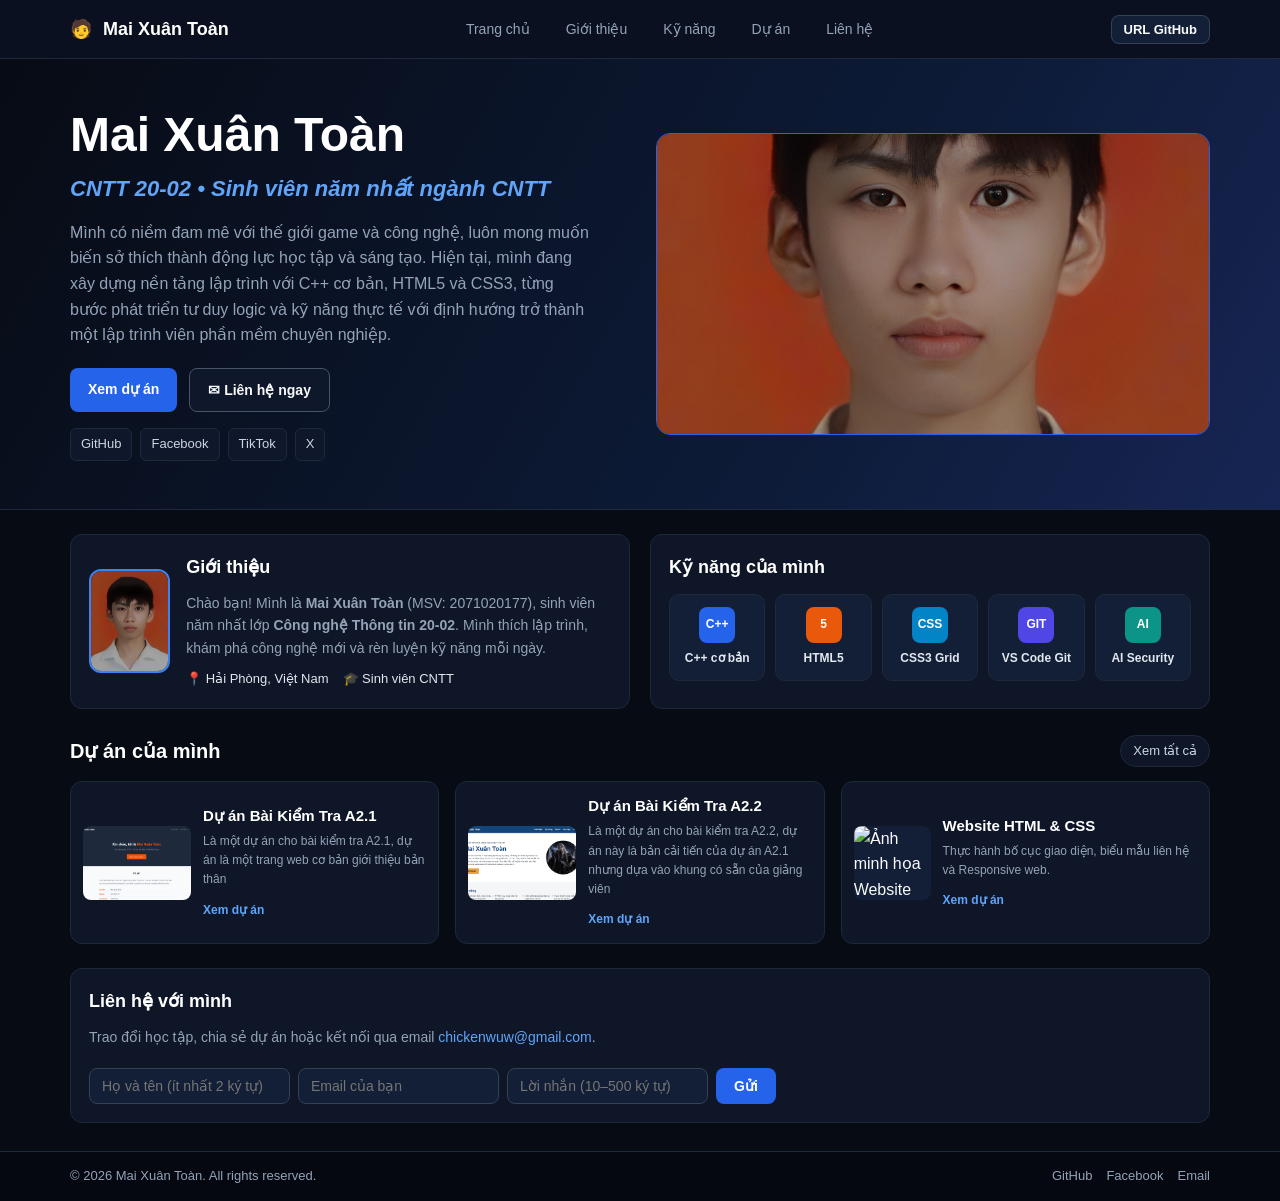
==== index.html @ e5cf2569 "Add files via upload" ====
<!doctype html>
<html lang="vi">

<head>
  <meta charset="UTF-8" />
  <meta name="viewport" content="width=device-width, initial-scale=1.0" />
  <title>Portfolio Mai Xuân Toàn</title>
  <link rel="stylesheet" href="css/style.css" />
</head>
<body>
  <header class="thanhdieuhuong">
    <div class="khungchua thanhdieuhuongbentrong">
      <a href="#home" class="thuonghieu" aria-label="Trang chủ Mai Xuân Toàn">
        <span class="thuonghieudau" aria-hidden="true">🧑</span>
        <span class="thuonghieuchu">Mai Xuân Toàn </span>
      </a>

      <nav class="dieuhuong" aria-label="Điều hướng chính">
        <a href="#trangchu" class="dieuhuonglienket">Trang chủ</a>
        <a href="#about" class="dieuhuonglienket">Giới thiệu</a>
        <a href="#skills" class="dieuhuonglienket">Kỹ năng</a>
        <a href="#projects" class="dieuhuonglienket">Dự án</a>
        <a href="#contact" class="dieuhuonglienket">Liên hệ</a>
      </nav>

      <div class="thanhdieuhuongthaotac">
        <a href="https://github.com/chickenwuw-star" target="_blank" rel="noopener noreferrer" class="nutbieutuong" title="GitHub" aria-label="GitHub">
          URL GitHub
        </a>
      </div>
    </div>
  </header>

  <main id="trangchu">
    <section class="gioithieu">
      <div class="gioithieulophunen" aria-hidden="true"></div>
      <div class="khungchua gioithieubentrong">
        <div class="gioithieunoidung">
          <h1 class="gioithieutieude">Mai Xuân Toàn</h1>
          <p class="gioithieutieudephu">CNTT 20-02 • Sinh viên năm nhất ngành CNTT</p>
          <p class="gioithieumota">
            Mình có niềm đam mê với thế giới game và công nghệ, luôn mong muốn biến sở thích thành động lực học tập và sáng tạo. Hiện tại, mình đang xây dựng nền tảng lập trình với C++ cơ bản, HTML5 và CSS3, từng bước phát triển tư duy logic và kỹ năng thực tế với định hướng trở thành một lập trình viên phần mềm chuyên nghiệp.
          </p>

          <div class="gioithieukeugoihanhdong">
            <a href="#projects" class="nut nutchinh"> Xem dự án</a>
            <a href="#contact" class="nut nutphu">✉ Liên hệ ngay</a>
          </div>

          <div class="hangmangxahoi" aria-label="Liên kết mạng xã hội">
            <a href="https://github.com/chickenwuw-star" target="_blank" rel="noopener noreferrer" class="themxh">GitHub</a>
            <a href="https://www.facebook.com/mxtoan.chicken.13112007" target="_blank" rel="noopener noreferrer" class="themxh">Facebook</a>
            <a href="https://www.tiktok.com/@mxton66" target="_blank" rel="noopener noreferrer" class="themxh">TikTok</a>
            <a href="https://x.com/ChickenMen1311" target="_blank" rel="noopener noreferrer" class="themxh">X</a>
          </div>
        </div>

        <div class="gioithieuhinhanh">
          <div class="gioithieukhungthe">
            <img
              src="assets/avatar.png"
              alt="Ảnh minh họa phong cách công nghệ của Mai Xuân Toàn"
              class="gioithieuanhbanner"
            />
          </div>
        </div>
      </div>
    </section>

    <section class="vungbangdieukhien">
      <div class="khungchua luoibangdieukhien">
        <article id="about" class="bang gioithieubang">
          <div class="gioithieubangbocuc">
            <img
              src="assets/avatar.png"
              alt="Ảnh đại diện của Mai Xuân Toàn"
              class="anhdaidiengioithieu"
            />
            <div class="gioithieubangnoidung">
              <h2 class="tieudebang">Giới thiệu</h2>
              <p>
                Chào bạn! Mình là <strong>Mai Xuân Toàn</strong> (MSV: 2071020177),
                sinh viên năm nhất lớp <strong>Công nghệ Thông tin 20-02</strong>.
                Mình thích lập trình, khám phá công nghệ mới và rèn luyện kỹ năng mỗi ngày.
              </p>
              <div class="thethongtin">
                <span>📍 Hải Phòng, Việt Nam</span>
                <span>🎓 Sinh viên CNTT</span>
              </div>
            </div>
          </div>
        </article>
        <article id="skills" class="bang kynangbang">
          <h2 class="tieudebang">Kỹ năng của mình</h2>
          <div class="luoikynang">
            <div class="okynang">
              <span class="huyhieukynang huyhieucpp">C++</span>
              <span class="tenkynang">C++ cơ bản</span>
            </div>
            <div class="okynang">
              <span class="huyhieukynang huyhieuhtml">5</span>
              <span class="tenkynang">HTML5</span>
            </div>
            <div class="okynang">
              <span class="huyhieukynang huyhieucss">CSS</span>
              <span class="tenkynang">CSS3 Grid</span>
            </div>
            <div class="okynang">
              <span class="huyhieukynang huyhieugit">GIT</span>
              <span class="tenkynang">VS Code Git</span>
            </div>
            <div class="okynang">
              <span class="huyhieukynang huyhieunhom">AI</span>
              <span class="tenkynang">AI Security</span>
            </div>
          </div>
        </article>
      </div>
    </section>

    <!-- ===== PROJECTS ===== -->
    <section id="projects" class="vungduan">
      <div class="khungchua">
        <div class="daukhuvuc">
          <h2 class="tieudebang tieudebanglon">Dự án của mình</h2>
          <a href="https://github.com/chickenwuw-star" target="_blank" rel="noopener noreferrer" class="lienketxemtatca">Xem tất cả  </a>
        </div>

        <div class="hangduan">
          <article class="theduan">
            <img
              src="assets/A2_1.png"
              alt="Ảnh minh họa Dự án Bài Kiểm Tra A2.1"
              class="theduananhnho"
            />
            <div class="theduanthongtin">
              <h3>Dự án Bài Kiểm Tra A2.1</h3>
              <p>Là một dự án cho bài kiểm tra A2.1, dự án là một trang web cơ bản giới thiệu bản thân</p>
              <a href="https://chickenwuw-star.github.io/A2.1_Mai-Xu-n-To-n_2071020177/" target="_blank" rel="noopener noreferrer" class="lienketduan"> Xem dự án </a>
            </div>
          </article>

          <article class="theduan">
            <img
              src="assets/A2_2.png"
              alt="Ảnh minh họa Dự án Bài Kiểm Tra A2.2"
              class="theduananhnho"
            />
            <div class="theduanthongtin">
              <h3>Dự án Bài Kiểm Tra A2.2</h3>
              <p>Là một dự án cho bài kiểm tra A2.2, dự án này là bản cải tiến của dự án A2.1 nhưng dựa vào khung có sẵn của giảng viên</p>
              <a href="https://chickenwuw-star.github.io/K20_Porfolio_CNTT20_02/" target="_blank" rel="noopener noreferrer" class="lienketduan">
                Xem dự án 
              </a>
            </div>
          </article>

          <article class="theduan">
            <img
              src="assets/du-an-3.svg"
              alt="Ảnh minh họa Website thực hành HTML và CSS"
              class="theduananhnho"
            />
            <div class="theduanthongtin">
              <h3>Website HTML &amp; CSS</h3>
              <p>Thực hành bố cục giao diện, biểu mẫu liên hệ và Responsive web.</p>
              <a href="https://github.com/chickenwuw-star" target="_blank" rel="noopener noreferrer" class="lienketduan">
                Xem dự án 
              </a>
            </div>
          </article>
        </div>
      </div>
    </section>

    <!-- ===== CONTACT SECTION ===== -->
    <section id="contact" class="vunglienhe">
      <div class="khungchua hoplienhe">
        <div class="hoplienhechu">
          <h2 class="tieudebang">Liên hệ với mình</h2>
          <p>
            Trao đổi học tập, chia sẻ dự án hoặc kết nối qua email
            <a href="mailto:chickenwuw@gmail.com">chickenwuw@gmail.com</a>.
          </p>
        </div>

        <form action="ket-qua.html" method="get" class="bieumaunho">
          <input
            type="text"
            name="fullname"
            placeholder="Họ và tên (ít nhất 2 ký tự)"
            minlength="2"
            required
            aria-label="Họ và tên"
          />
          <input
            type="email"
            name="email"
            placeholder="Email của bạn"
            required
            aria-label="Email"
          />
          <input
            type="text"
            name="message"
            placeholder="Lời nhắn (10–500 ký tự)"
            minlength="10"
            maxlength="500"
            required
            aria-label="Lời nhắn"
          />
          <button type="submit" class="nut nutchinh">Gửi</button>
        </form>
      </div>
    </section>
  </main>

  <!-- ===== FOOTER ===== -->
  <footer class="chantrang">
    <div class="khungchua chantrangbentrong">
      <p>© 2026 Mai Xuân Toàn. All rights reserved.</p>
      <div class="chantranglienket">
        <a href="https://github.com/chickenwuw-star" target="_blank" rel="noopener noreferrer">GitHub</a>
        <a href="https://www.facebook.com/share/19TuvKY87e/" target="_blank" rel="noopener noreferrer">Facebook</a>
        <a href="mailto:chickenwuw@gmail.com">Email</a>
      </div>
    </div>
  </footer>
</body>
</html>
---- css/style.css ----
﻿/* Reset cơ bản để các trình duyệt hiển thị giống nhau */
* {
  box-sizing: border-box;
  margin: 0;
  padding: 0;
}

html {
  scroll-behavior: smooth;
}

body {
  font-family: "Plus Jakarta Sans", Arial, sans-serif;
  background-color: #070b14;
  color: #f8fafc;
  line-height: 1.6;
}

a {
  color: inherit;
  text-decoration: none;
}

img {
  display: block;
  max-width: 100%;
}

/* Khung canh giữa nội dung */
.khungchua {
  width: 92%;
  max-width: 1140px;
  margin: 0 auto;
}

/* ===== THANH ĐIỀU HƯỚNG ===== */
.thanhdieuhuong {
  background-color: #0a101f;
  border-bottom: 1px solid #1e293b;
  padding: 12px 0;
  position: sticky;
  top: 0;
}

.thanhdieuhuongbentrong {
  display: flex;
  justify-content: space-between;
  align-items: center;
  gap: 16px;
}

.thuonghieu {
  font-size: 18px;
  font-weight: 800;
  color: #ffffff;
}

.thuonghieudau {
  color: #3b82f6;
  margin-right: 6px;
}

.dieuhuong {
  display: flex;
  gap: 16px;
  flex-wrap: wrap;
}

.dieuhuonglienket {
  font-size: 14px;
  color: #94a3b8;
  padding: 6px 10px;
  border-radius: 6px;
  transition: background-color 0.2s ease, color 0.2s ease;
}

.dieuhuonglienket:hover {
  color: #ffffff;
  background-color: #172554;
}

.nutbieutuong {
  font-size: 13px;
  font-weight: 600;
  background-color: #131f36;
  border: 1px solid #334155;
  padding: 6px 12px;
  border-radius: 8px;
}

.nutbieutuong:hover {
  border-color: #3b82f6;
}

/* ===== PHẦN BANNER GIỚI THIỆU ===== */
.gioithieu {
  background: linear-gradient(120deg, #070b14 0%, #0d1b38 65%, #172554 100%);
  padding: 48px 0;
  border-bottom: 1px solid #1e293b;
}

.gioithieubentrong {
  display: flex;
  align-items: center;
  justify-content: space-between;
  gap: 32px;
}

.gioithieunoidung {
  flex: 1;
}

.gioithieutieude {
  font-size: 48px;
  font-weight: 800;
  line-height: 1.15;
  color: #ffffff;
  margin-bottom: 8px;
}

.gioithieutieudephu {
  font-size: 22px;
  font-weight: 700;
  font-style: italic;
  color: #60a5fa;
  margin-bottom: 14px;
}

.gioithieumota {
  color: #94a3b8;
  max-width: 520px;
  margin-bottom: 20px;
}

.gioithieukeugoihanhdong {
  display: flex;
  gap: 12px;
  flex-wrap: wrap;
  margin-bottom: 16px;
}

.nut {
  display: inline-block;
  padding: 10px 18px;
  border-radius: 8px;
  font-size: 14px;
  font-weight: 700;
  border: none;
  cursor: pointer;
}

.nutchinh {
  background-color: #2563eb;
  color: #ffffff;
}

.nutchinh:hover {
  background-color: #1d4ed8;
}

.nutphu {
  background-color: #0f172a;
  color: #f8fafc;
  border: 1px solid #475569;
}

.nutphu:hover {
  border-color: #60a5fa;
}

.hangmangxahoi {
  display: flex;
  gap: 8px;
  flex-wrap: wrap;
}

.themxh {
  font-size: 13px;
  color: #cbd5e1;
  background-color: #0f172a;
  border: 1px solid #1e293b;
  padding: 5px 10px;
  border-radius: 6px;
}

.themxh:hover {
  border-color: #3b82f6;
}

.gioithieuhinhanh {
  flex: 1;
}

.gioithieukhungthe {
  border-radius: 14px;
  overflow: hidden;
  border: 1px solid #2563eb;
  background-color: #0e1627;
}

.gioithieuanhbanner {
  width: 100%;
  height: 300px;
  object-fit: cover;
}

/* ===== GIỚI THIỆU & KỸ NĂNG ===== */
.vungbangdieukhien {
  padding: 24px 0 12px;
}

.luoibangdieukhien {
  display: flex;
  gap: 20px;
}

.bang {
  flex: 1;
  background-color: #0e1627;
  border: 1px solid #1e293b;
  border-radius: 12px;
  padding: 18px;
}

.tieudebang {
  font-size: 18px;
  font-weight: 700;
  color: #ffffff;
  margin-bottom: 10px;
}

.tieudebanglon {
  font-size: 20px;
  margin-bottom: 0;
}

.gioithieubangbocuc {
  display: flex;
  align-items: center;
  gap: 16px;
}

.anhdaidiengioithieu {
  width: 104px;
  height: 104px;
  border-radius: 12px;
  object-fit: cover;
  border: 2px solid #3b82f6;
}

.gioithieubangnoidung p {
  font-size: 14px;
  color: #94a3b8;
  margin-bottom: 10px;
}

.thethongtin {
  display: flex;
  gap: 14px;
  font-size: 13px;
  color: #e2e8f0;
}

.luoikynang {
  display: grid;
  grid-template-columns: repeat(5, 1fr);
  gap: 10px;
  margin-top: 12px;
}

.okynang {
  background-color: #131f36;
  border: 1px solid #1e293b;
  border-radius: 10px;
  padding: 12px 6px;
  text-align: center;
}

.okynang:hover {
  border-color: #3b82f6;
}

.huyhieukynang {
  display: inline-flex;
  align-items: center;
  justify-content: center;
  width: 36px;
  height: 36px;
  border-radius: 8px;
  font-size: 12px;
  font-weight: 800;
  color: #ffffff;
  margin-bottom: 6px;
}

.huyhieucpp { background-color: #2563eb; }
.huyhieuhtml { background-color: #ea580c; }
.huyhieucss { background-color: #0284c7; }
.huyhieugit { background-color: #4f46e5; }
.huyhieunhom { background-color: #0d9488; }

.tenkynang {
  display: block;
  font-size: 12px;
  font-weight: 600;
  color: #e2e8f0;
}

/* ===== DỰ ÁN ===== */
.vungduan {
  padding: 14px 0 20px;
}

.daukhuvuc {
  display: flex;
  justify-content: space-between;
  align-items: center;
  margin-bottom: 14px;
}

.lienketxemtatca {
  font-size: 13px;
  color: #cbd5e1;
  background-color: #0e1627;
  border: 1px solid #1e293b;
  padding: 5px 12px;
  border-radius: 999px;
}

.lienketxemtatca:hover {
  border-color: #3b82f6;
}

.hangduan {
  display: grid;
  grid-template-columns: repeat(3, 1fr);
  gap: 16px;
}

.theduan {
  display: flex;
  align-items: center;
  gap: 12px;
  background-color: #0e1627;
  border: 1px solid #1e293b;
  border-radius: 12px;
  padding: 12px;
}

.theduan:hover {
  border-color: #3b82f6;
}

.theduananhnho {
  width: 108px;
  height: 74px;
  border-radius: 8px;
  object-fit: cover;
  background-color: #131f36;
}

.theduanthongtin h3 {
  font-size: 15px;
  color: #ffffff;
  margin-bottom: 4px;
}

.theduanthongtin p {
  font-size: 12px;
  color: #94a3b8;
  margin-bottom: 6px;
}

.lienketduan {
  font-size: 12px;
  font-weight: 600;
  color: #60a5fa;
}

.lienketduan:hover {
  text-decoration: underline;
}

/* ===== LIÊN HỆ ===== */
.vunglienhe {
  padding: 4px 0 28px;
}

.hoplienhe {
  display: flex;
  justify-content: space-between;
  align-items: center;
  gap: 20px;
  flex-wrap: wrap;
  background-color: #0e1627;
  border: 1px solid #1e293b;
  border-radius: 12px;
  padding: 18px;
}

.hoplienhechu p {
  font-size: 14px;
  color: #94a3b8;
}

.hoplienhechu a {
  color: #60a5fa;
}

.bieumaunho {
  display: flex;
  gap: 8px;
  flex-wrap: wrap;
}

.bieumaunho input {
  background-color: #131f36;
  border: 1px solid #334155;
  border-radius: 8px;
  padding: 9px 12px;
  font-size: 14px;
  color: #ffffff;
}

.bieumaunho input:focus {
  outline: none;
  border-color: #3b82f6;
}

/* ===== FOOTER ===== */
.chantrang {
  background-color: #050811;
  border-top: 1px solid #1e293b;
  padding: 14px 0;
  font-size: 13px;
  color: #94a3b8;
}

.chantrangbentrong {
  display: flex;
  justify-content: space-between;
  align-items: center;
  gap: 12px;
  flex-wrap: wrap;
}

.chantranglienket {
  display: flex;
  gap: 14px;
}

.chantranglienket a:hover {
  color: #ffffff;
}

/* ===== RESPONSIVE CHO MÀN HÌNH NHỎ ===== */
@media (max-width: 900px) {
  .gioithieubentrong,
  .luoibangdieukhien {
    flex-direction: column;
  }

  .hangduan,
  .luoikynang {
    grid-template-columns: 1fr;
  }
}

@media (max-width: 560px) {
  .gioithieutieude {
    font-size: 34px;
  }

  .gioithieubangbocuc,
  .theduan {
    flex-direction: column;
    align-items: flex-start;
  }

  .dieuhuong {
    display: none;
  }
}
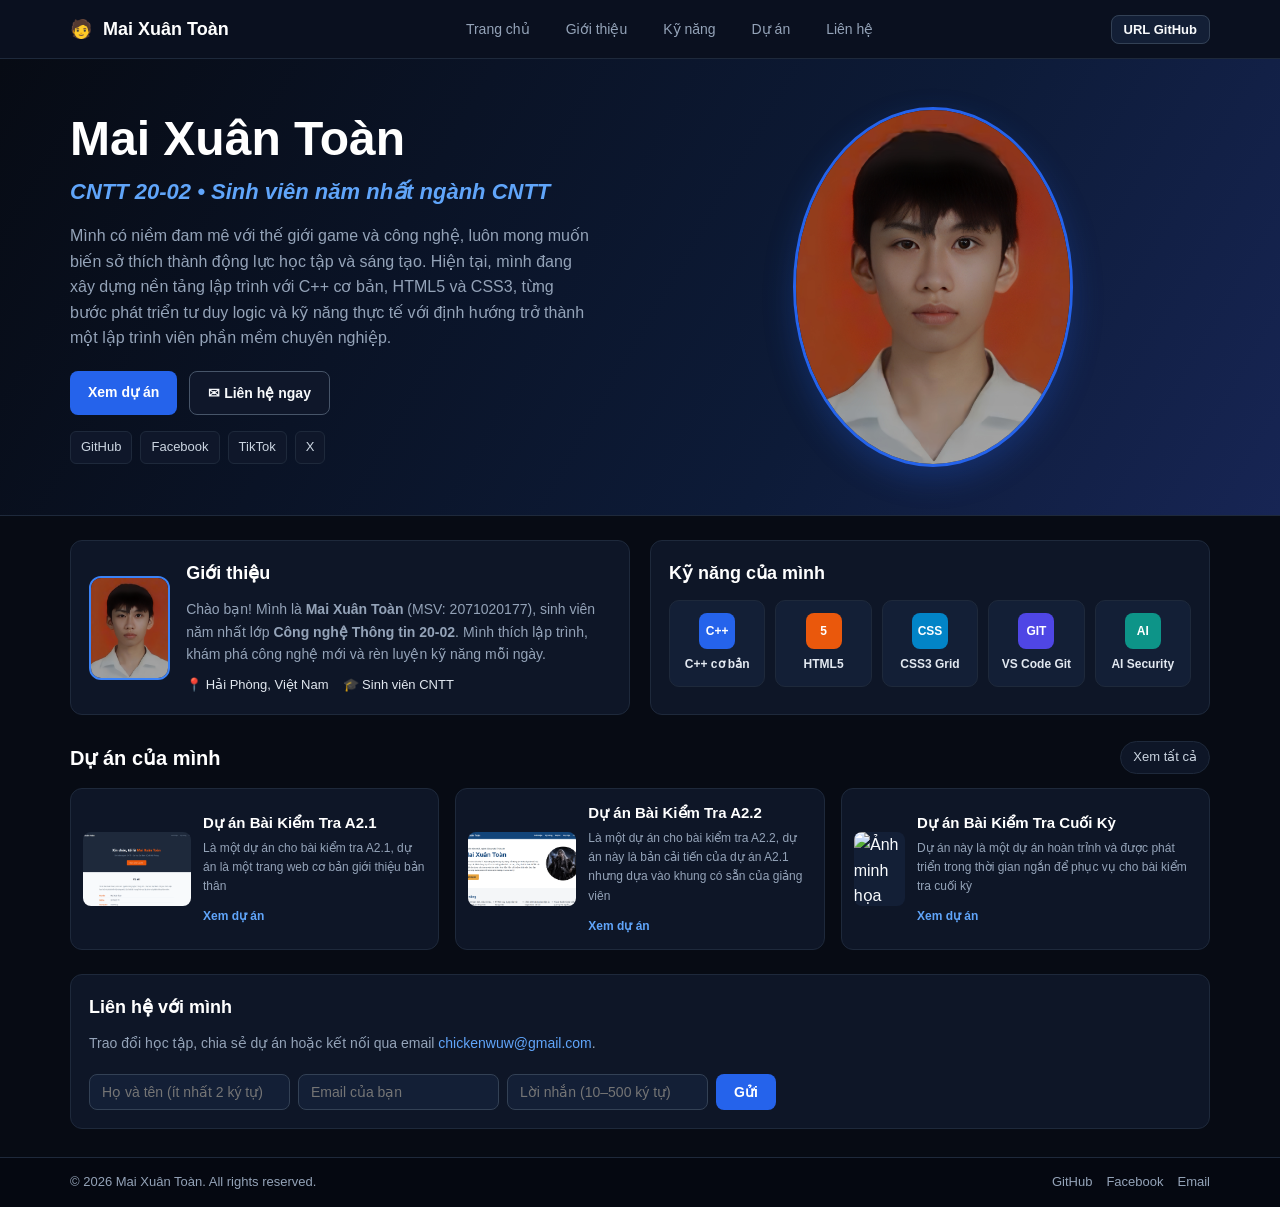
==== commit 2ebfbb92: "update2" ====
--- a/index.html
+++ b/index.html
@@ -118,7 +118,6 @@
       </div>
     </section>
 
-    <!-- ===== PROJECTS ===== -->
     <section id="projects" class="vungduan">
       <div class="khungchua">
         <div class="daukhuvuc">
@@ -157,13 +156,13 @@
 
           <article class="theduan">
             <img
-              src="assets/du-an-3.svg"
-              alt="Ảnh minh họa Website thực hành HTML và CSS"
+              src="assets/CuoiKy.png"
+              alt="Ảnh minh họa Dự án Bài Kiểm Tra Cuối Kỳ"
               class="theduananhnho"
             />
             <div class="theduanthongtin">
-              <h3>Website HTML &amp; CSS</h3>
-              <p>Thực hành bố cục giao diện, biểu mẫu liên hệ và Responsive web.</p>
+              <h3>Dự án Bài Kiểm Tra Cuối Kỳ</h3>
+              <p>Dự án này là một dự án hoàn trỉnh và được phát triển trong thời gian ngắn để phục vụ cho bài kiểm tra cuối kỳ</p>
               <a href="https://github.com/chickenwuw-star" target="_blank" rel="noopener noreferrer" class="lienketduan">
                 Xem dự án 
               </a>
@@ -173,7 +172,6 @@
       </div>
     </section>
 
-    <!-- ===== CONTACT SECTION ===== -->
     <section id="contact" class="vunglienhe">
       <div class="khungchua hoplienhe">
         <div class="hoplienhechu">
@@ -215,7 +213,6 @@
     </section>
   </main>
 
-  <!-- ===== FOOTER ===== -->
   <footer class="chantrang">
     <div class="khungchua chantrangbentrong">
       <p>© 2026 Mai Xuân Toàn. All rights reserved.</p>
--- a/css/style.css
+++ b/css/style.css
@@ -1,5 +1,4 @@
-﻿/* Reset cơ bản để các trình duyệt hiển thị giống nhau */
-* {
+﻿* {
   box-sizing: border-box;
   margin: 0;
   padding: 0;
@@ -26,20 +25,19 @@
   max-width: 100%;
 }
 
-/* Khung canh giữa nội dung */
 .khungchua {
   width: 92%;
   max-width: 1140px;
   margin: 0 auto;
 }
 
-/* ===== THANH ĐIỀU HƯỚNG ===== */
 .thanhdieuhuong {
   background-color: #0a101f;
   border-bottom: 1px solid #1e293b;
   padding: 12px 0;
   position: sticky;
   top: 0;
+  z-index: 100;
 }
 
 .thanhdieuhuongbentrong {
@@ -92,7 +90,6 @@
   border-color: #3b82f6;
 }
 
-/* ===== PHẦN BANNER GIỚI THIỆU ===== */
 .gioithieu {
   background: linear-gradient(120deg, #070b14 0%, #0d1b38 65%, #172554 100%);
   padding: 48px 0;
@@ -187,24 +184,31 @@
   border-color: #3b82f6;
 }
 
+
 .gioithieuhinhanh {
   flex: 1;
+  display: flex;
+  justify-content: center;
 }
 
 .gioithieukhungthe {
-  border-radius: 14px;
+  width: 280px;
+  height: 360px;
+  border-radius: 50%;
   overflow: hidden;
-  border: 1px solid #2563eb;
+  border: 3px solid #2563eb;
   background-color: #0e1627;
+  box-shadow: 0 12px 30px rgba(37, 99, 235, 0.25);
 }
 
 .gioithieuanhbanner {
   width: 100%;
-  height: 300px;
+  height: 100%;
   object-fit: cover;
-}
-
-/* ===== GIỚI THIỆU & KỸ NĂNG ===== */
+  object-position: center 20%;
+}
+
+
 .vungbangdieukhien {
   padding: 24px 0 12px;
 }
@@ -306,7 +310,7 @@
   color: #e2e8f0;
 }
 
-/* ===== DỰ ÁN ===== */
+
 .vungduan {
   padding: 14px 0 20px;
 }
@@ -381,7 +385,7 @@
   text-decoration: underline;
 }
 
-/* ===== LIÊN HỆ ===== */
+
 .vunglienhe {
   padding: 4px 0 28px;
 }
@@ -427,7 +431,7 @@
   border-color: #3b82f6;
 }
 
-/* ===== FOOTER ===== */
+
 .chantrang {
   background-color: #050811;
   border-top: 1px solid #1e293b;
@@ -453,7 +457,6 @@
   color: #ffffff;
 }
 
-/* ===== RESPONSIVE CHO MÀN HÌNH NHỎ ===== */
 @media (max-width: 900px) {
   .gioithieubentrong,
   .luoibangdieukhien {
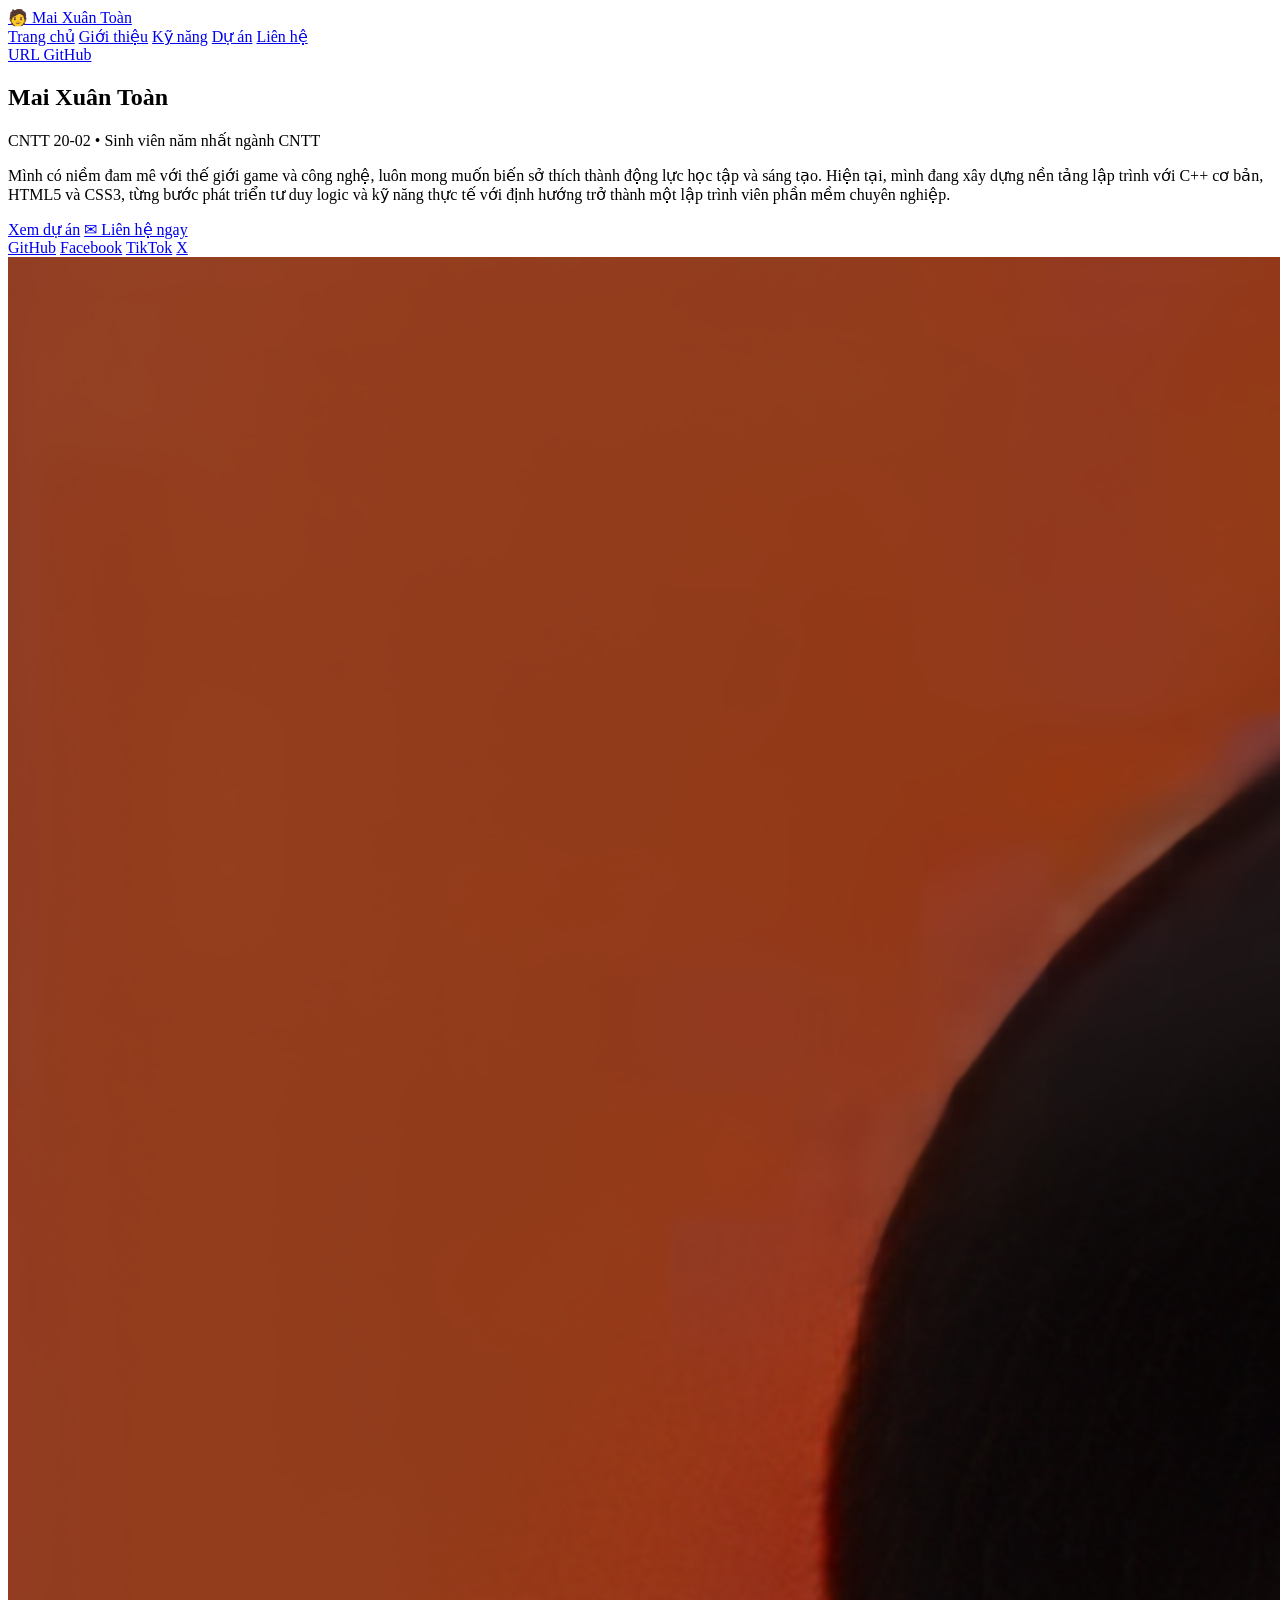
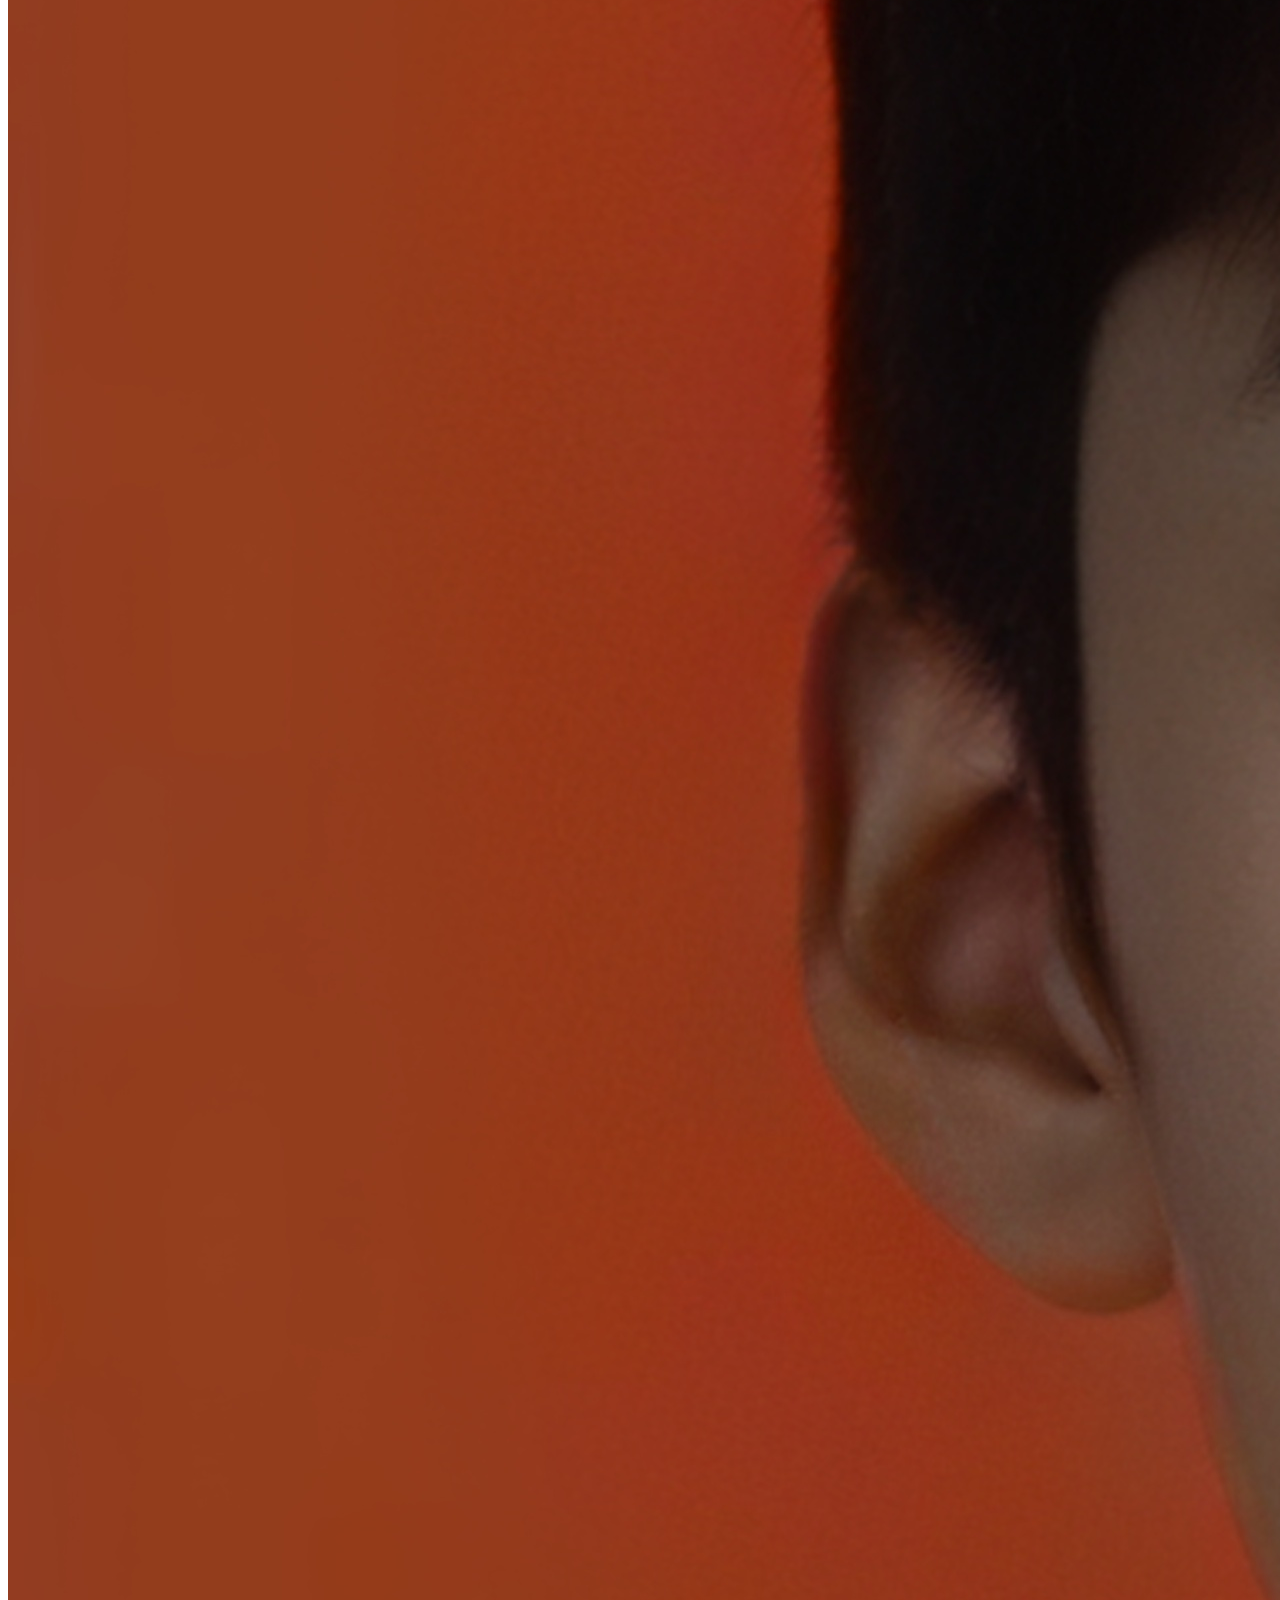
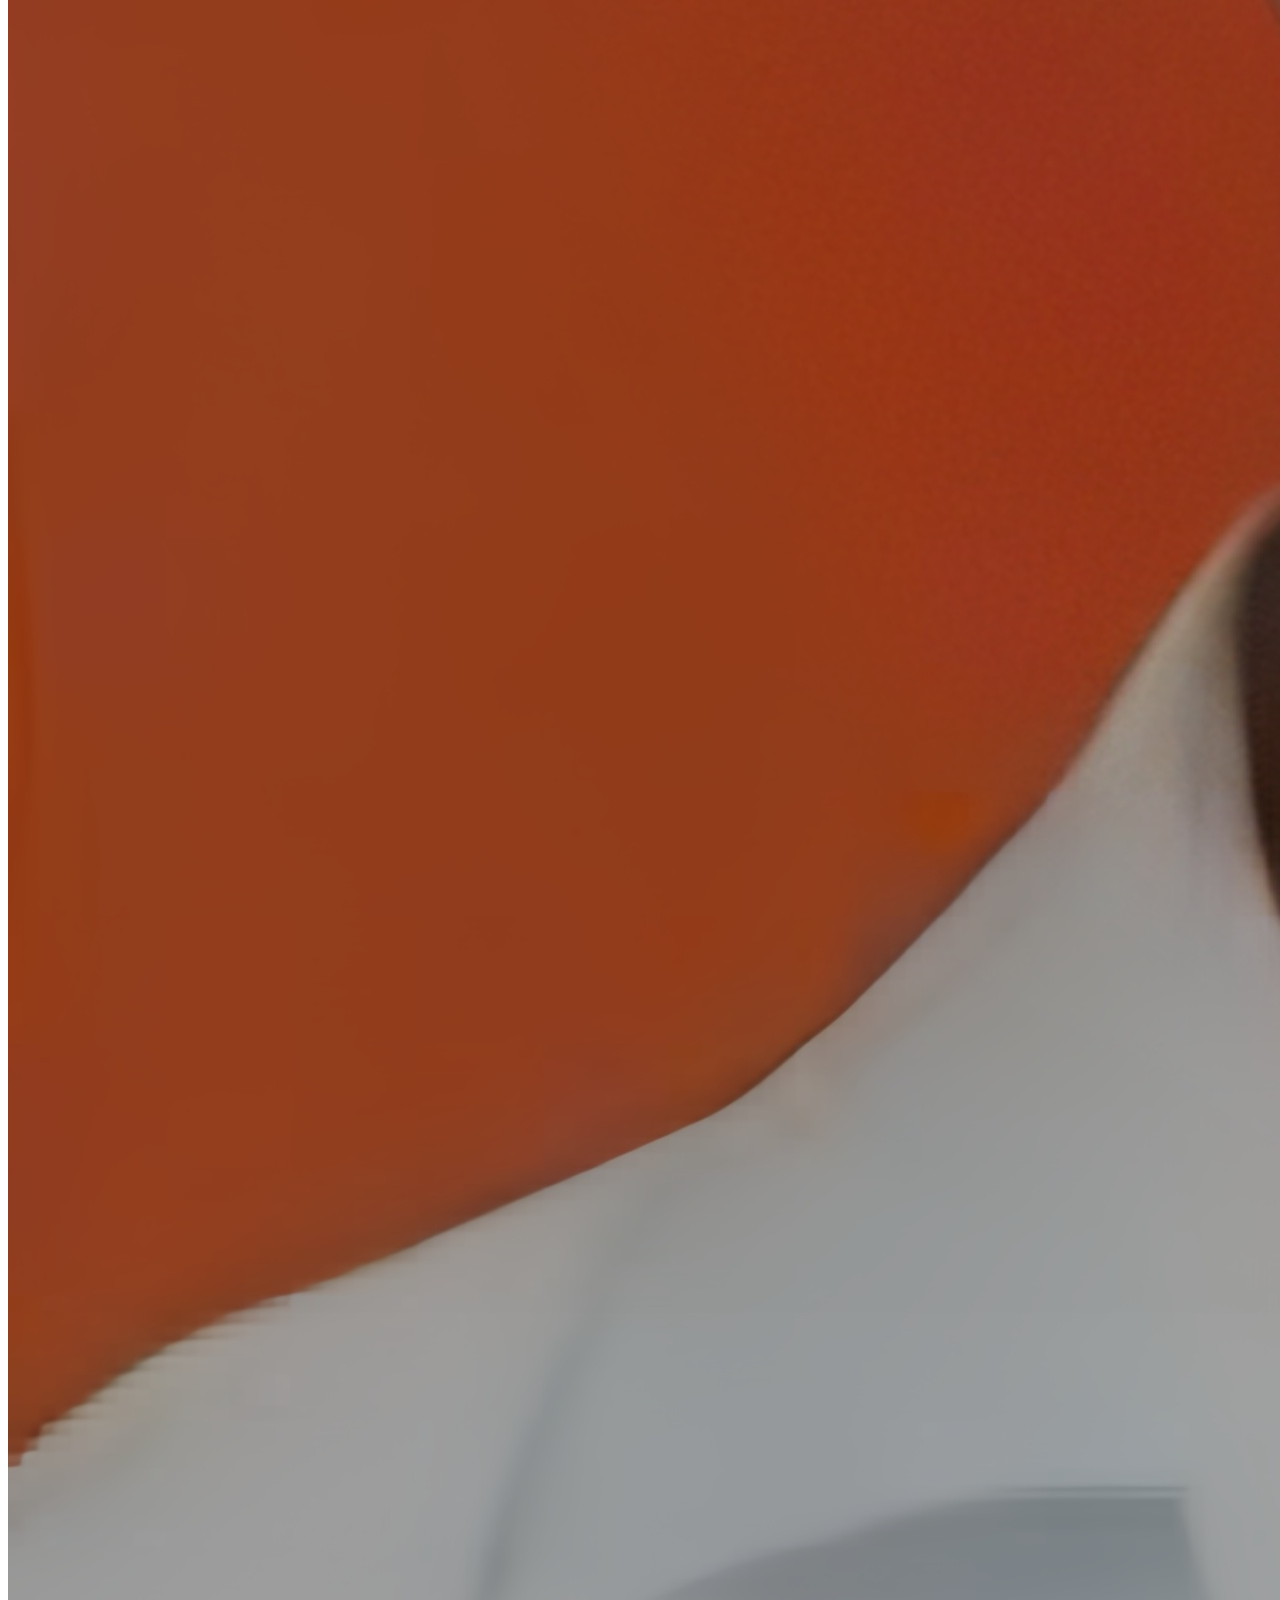
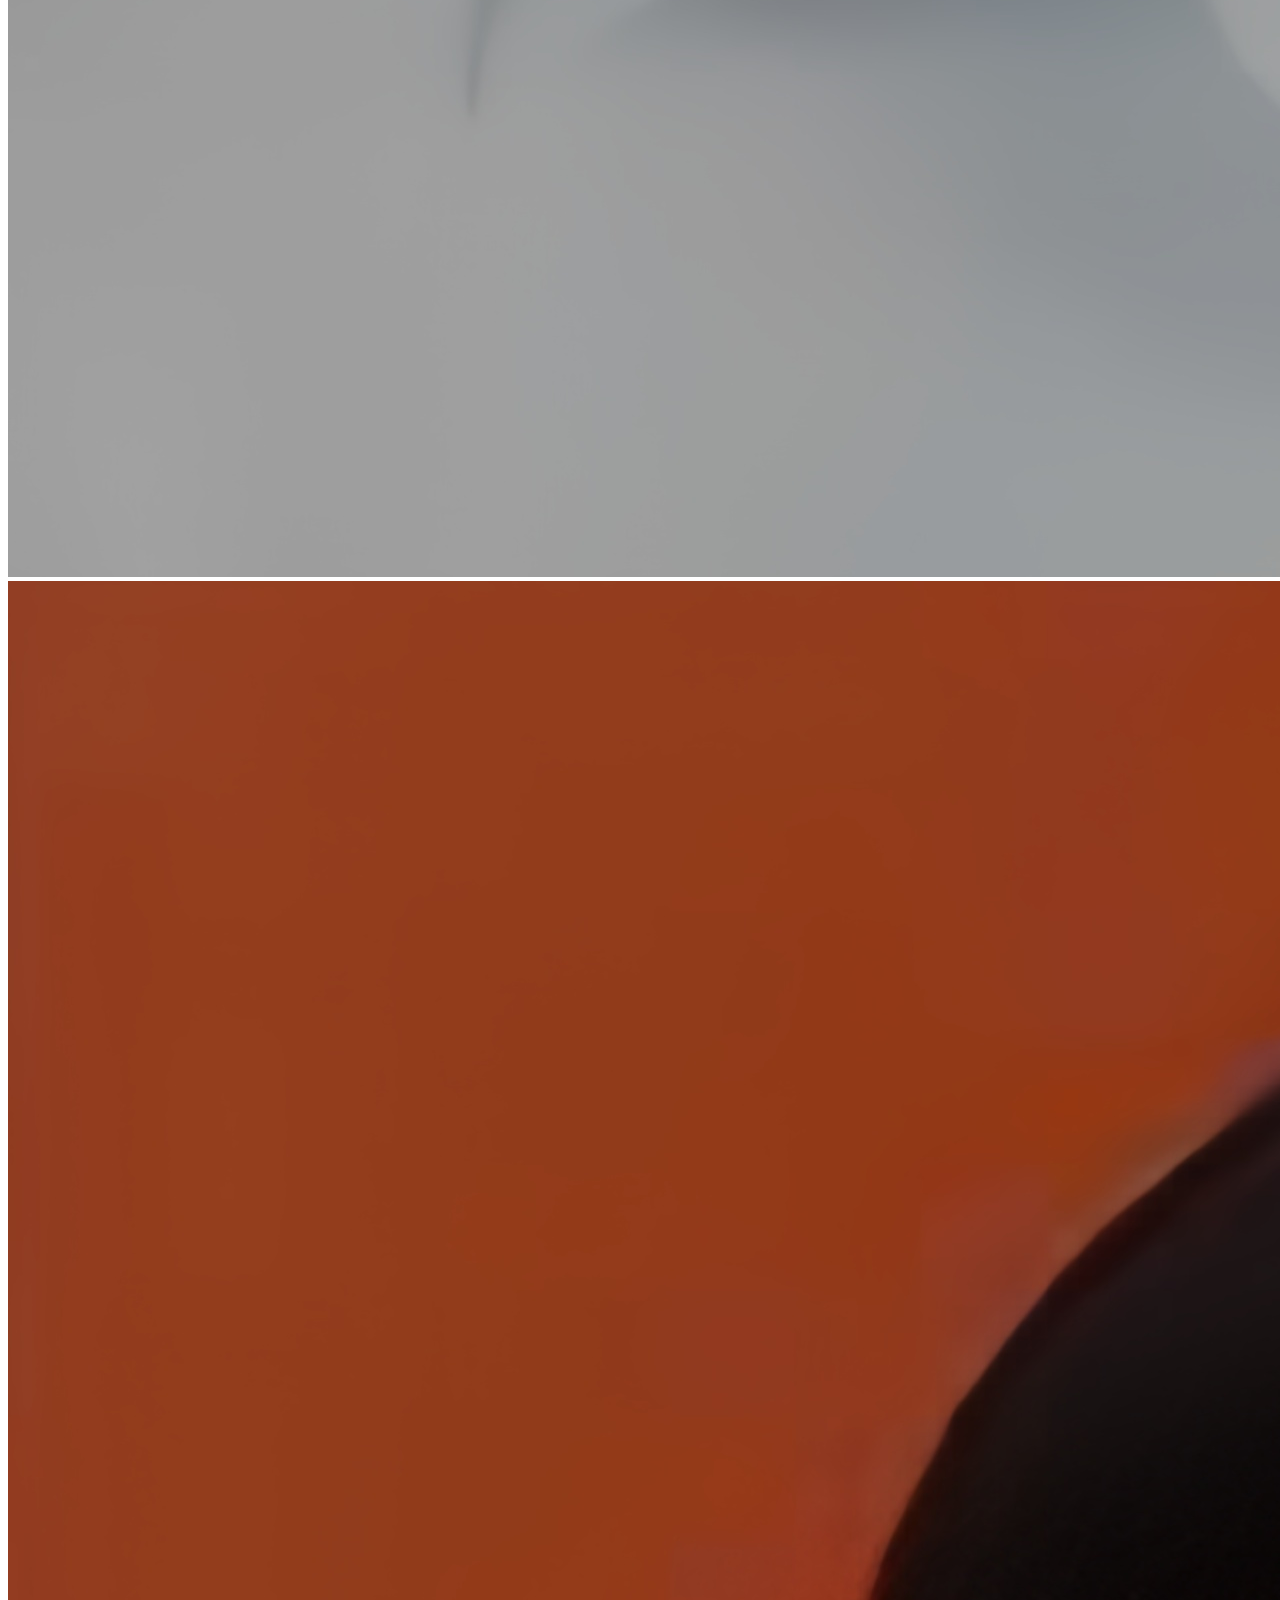
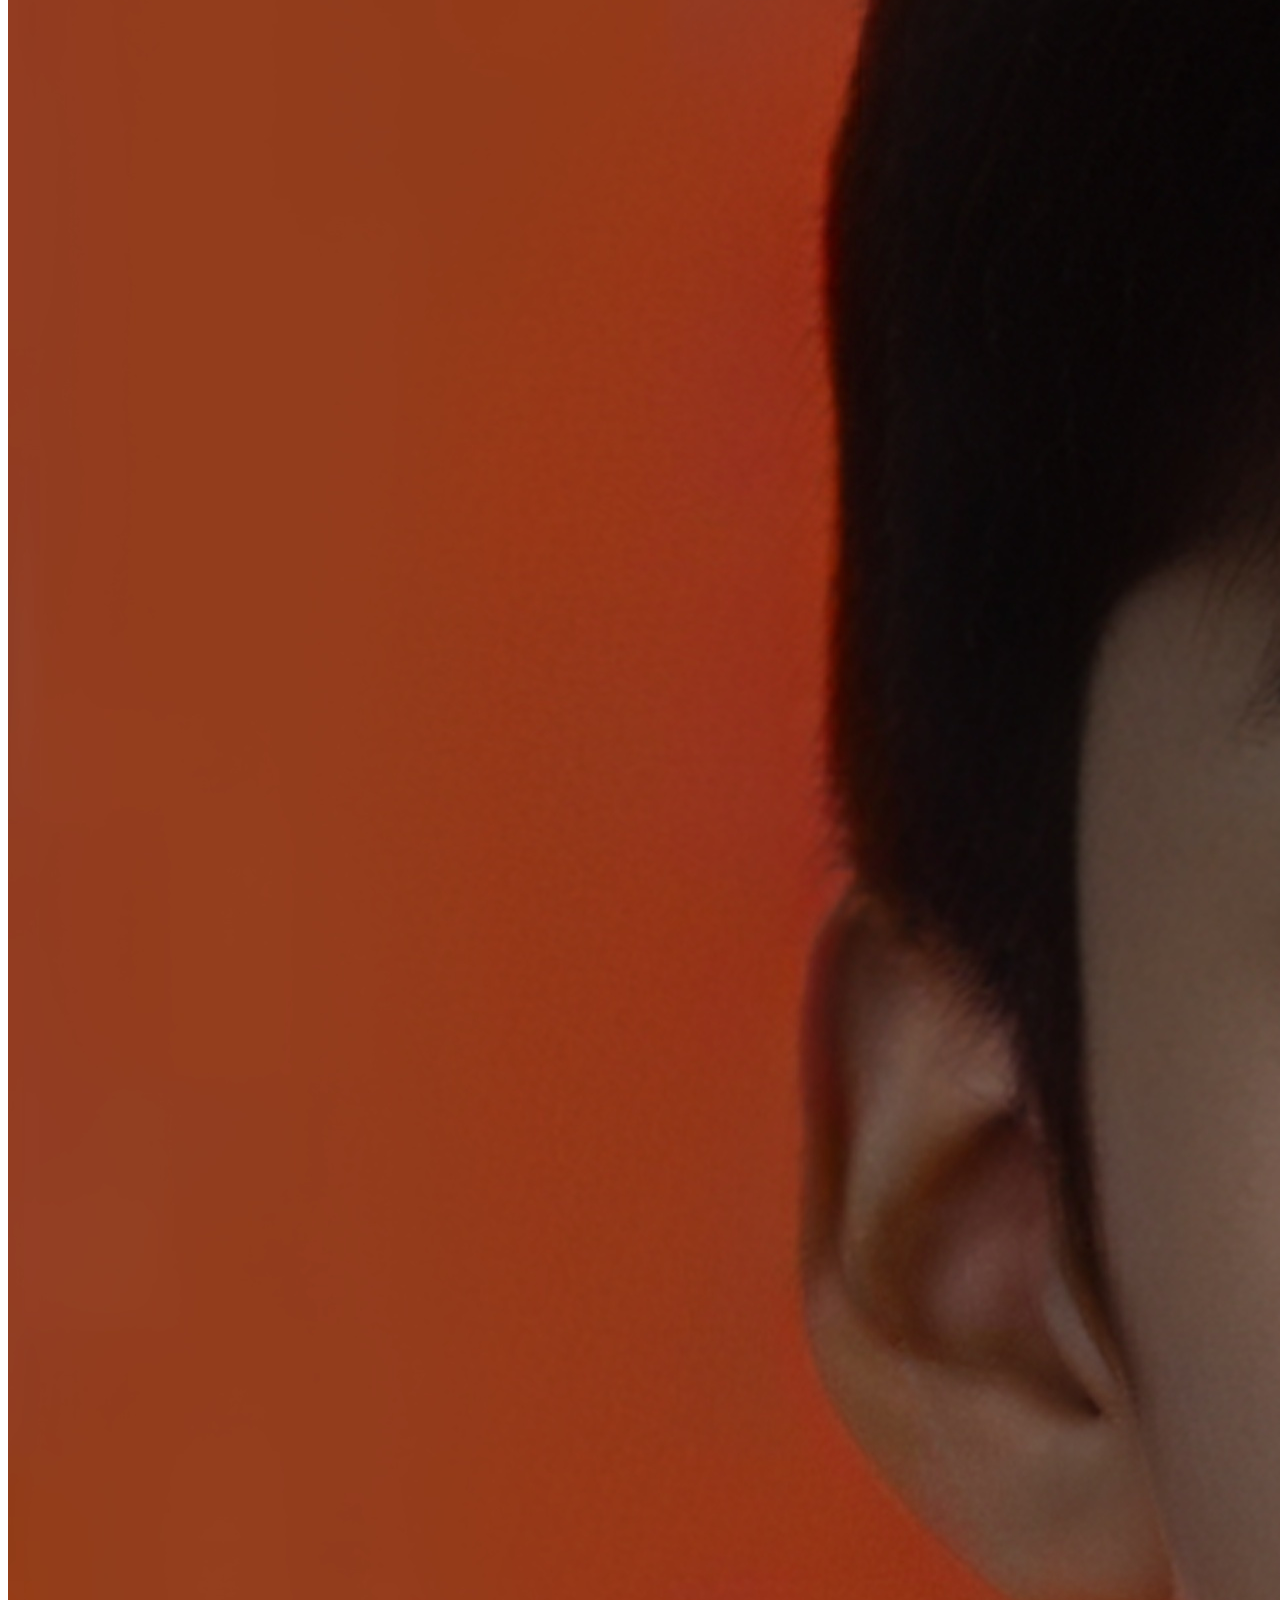
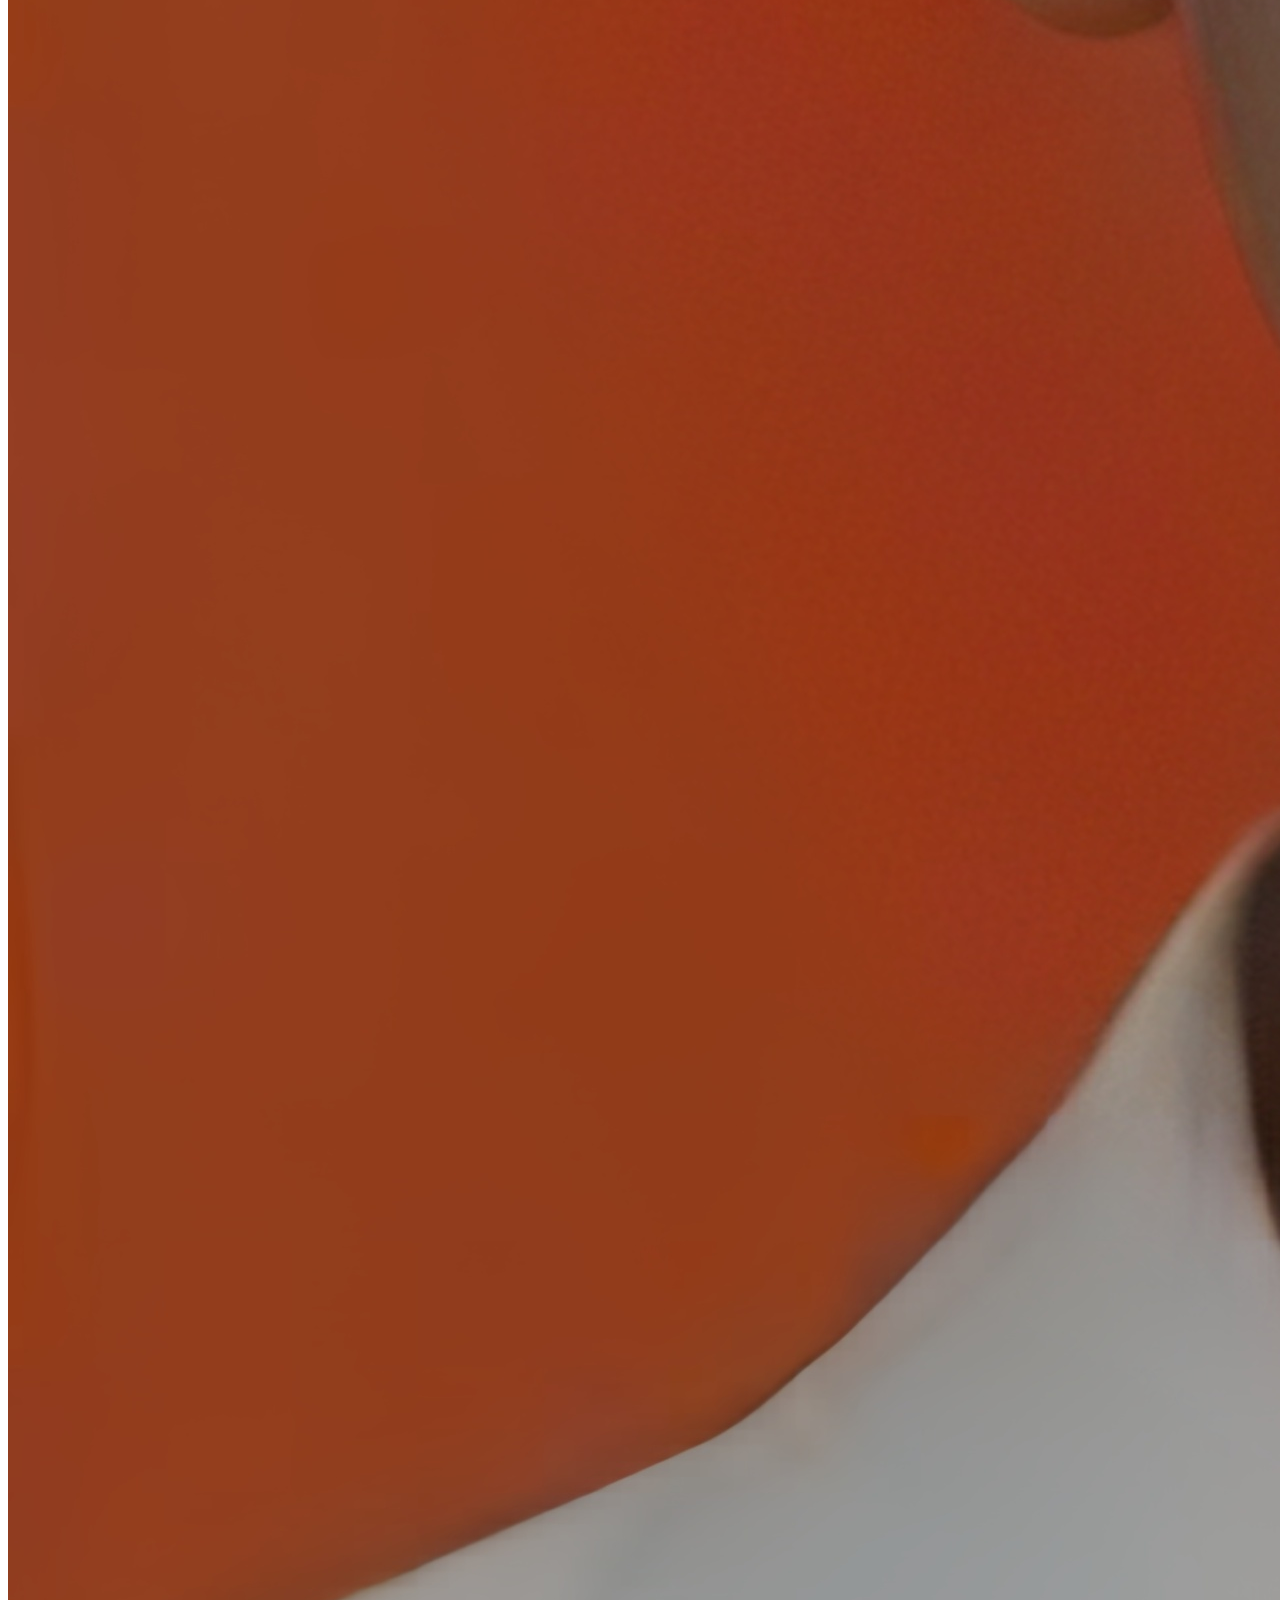
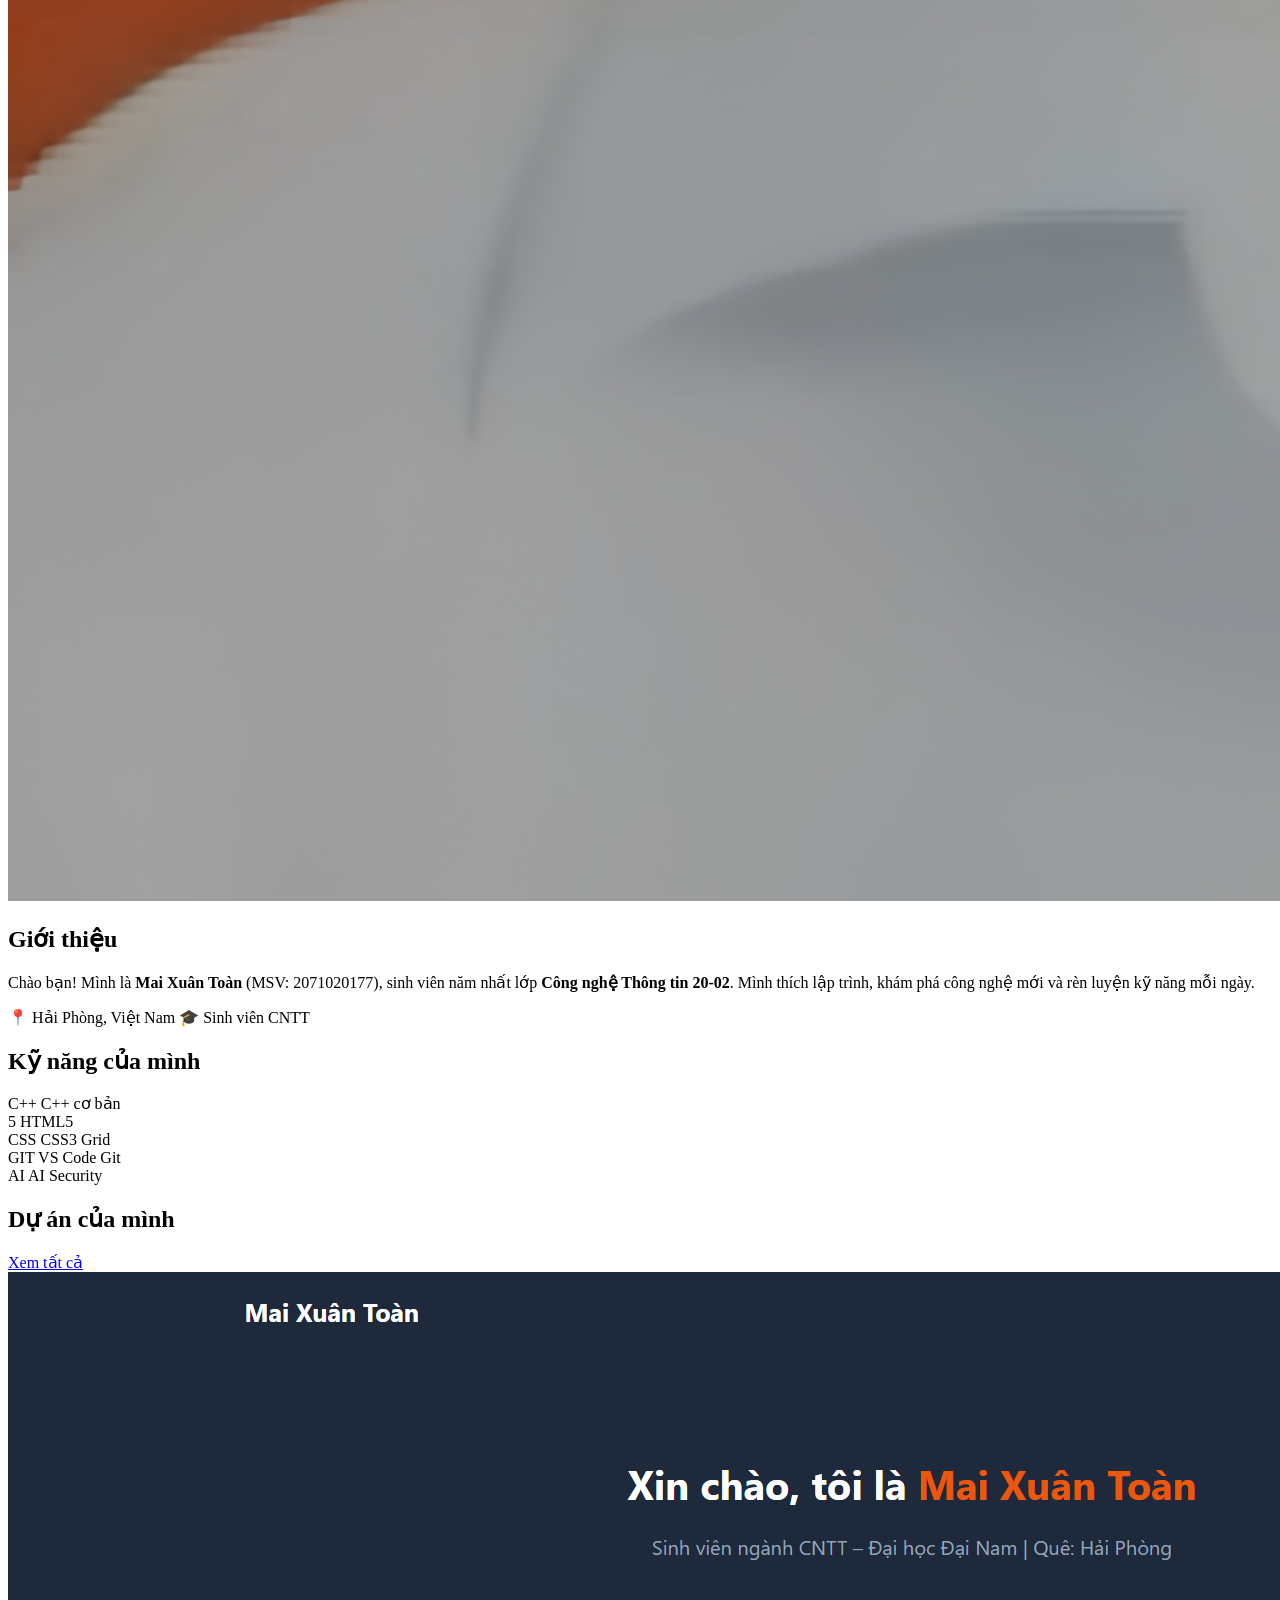
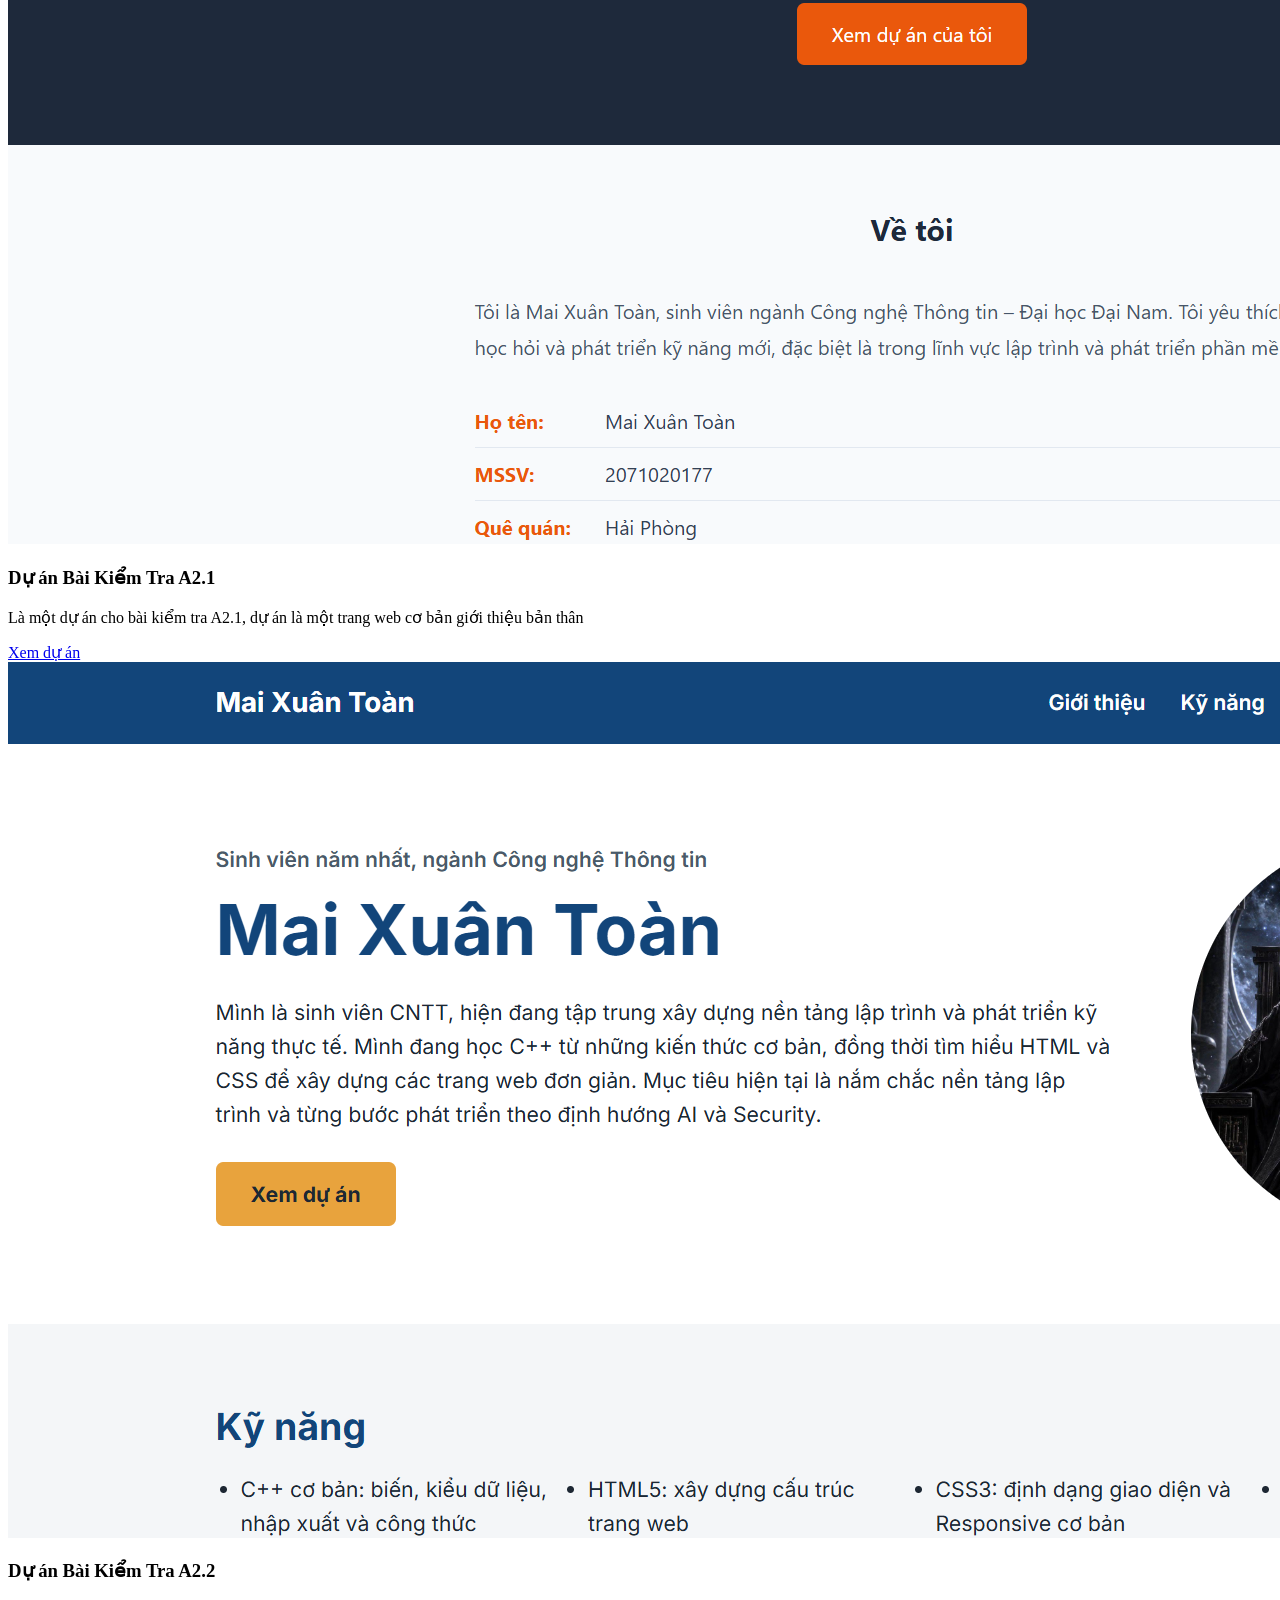
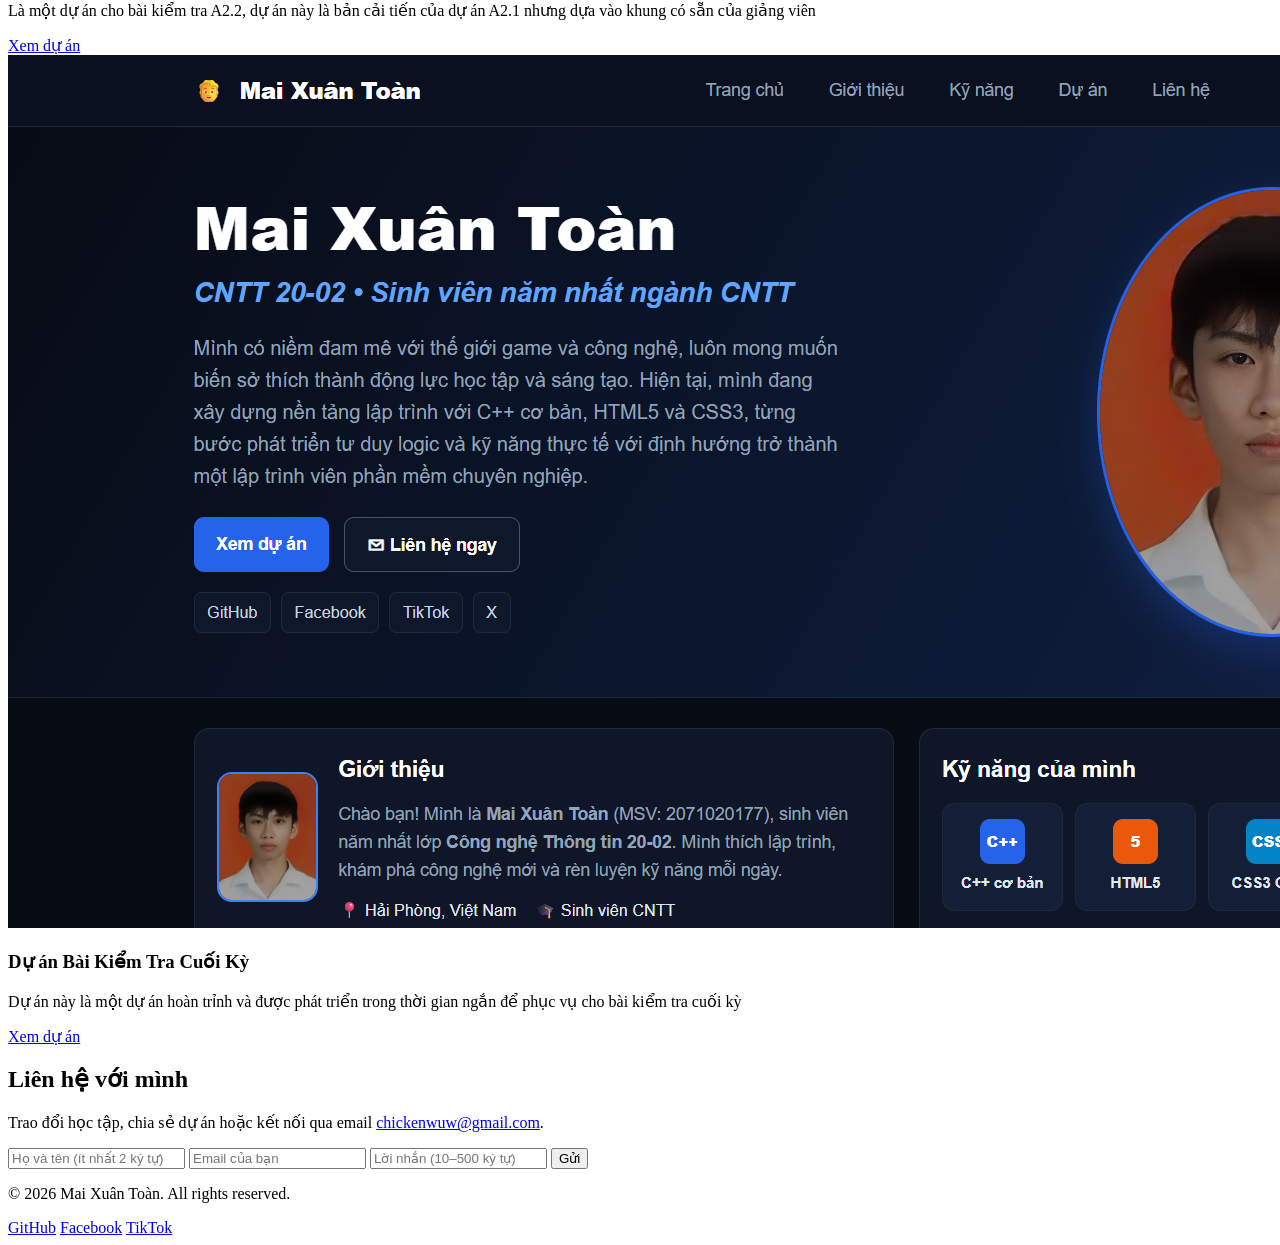
==== commit df24309c: "update3" ====
--- a/index.html
+++ b/index.html
@@ -5,7 +5,7 @@
   <meta charset="UTF-8" />
   <meta name="viewport" content="width=device-width, initial-scale=1.0" />
   <title>Portfolio Mai Xuân Toàn</title>
-  <link rel="stylesheet" href="css/style.css" />
+  <link rel="stylesheet" href="css/style.cs" />
 </head>
 <body>
   <header class="thanhdieuhuong">
@@ -24,7 +24,7 @@
       </nav>
 
       <div class="thanhdieuhuongthaotac">
-        <a href="https://github.com/chickenwuw-star" target="_blank" rel="noopener noreferrer" class="nutbieutuong" title="GitHub" aria-label="GitHub">
+        <a href="https://github.com/chickenwuw-star/K20_CNTT_BaiCuoiKy.git" target="_blank" rel="noopener noreferrer" class="nutbieutuong" title="GitHub" aria-label="GitHub">
           URL GitHub
         </a>
       </div>
@@ -163,7 +163,7 @@
             <div class="theduanthongtin">
               <h3>Dự án Bài Kiểm Tra Cuối Kỳ</h3>
               <p>Dự án này là một dự án hoàn trỉnh và được phát triển trong thời gian ngắn để phục vụ cho bài kiểm tra cuối kỳ</p>
-              <a href="https://github.com/chickenwuw-star" target="_blank" rel="noopener noreferrer" class="lienketduan">
+              <a href="https://chickenwuw-star.github.io/K20_CNTT_BaiCuoiKy/" target="_blank" rel="noopener noreferrer" class="lienketduan">
                 Xem dự án 
               </a>
             </div>
@@ -219,7 +219,7 @@
       <div class="chantranglienket">
         <a href="https://github.com/chickenwuw-star" target="_blank" rel="noopener noreferrer">GitHub</a>
         <a href="https://www.facebook.com/share/19TuvKY87e/" target="_blank" rel="noopener noreferrer">Facebook</a>
-        <a href="mailto:chickenwuw@gmail.com">Email</a>
+        <a href="https://www.tiktok.com/@mxton66" target="_blank" rel="noopener noreferrer">TikTok</a>
       </div>
     </div>
   </footer>
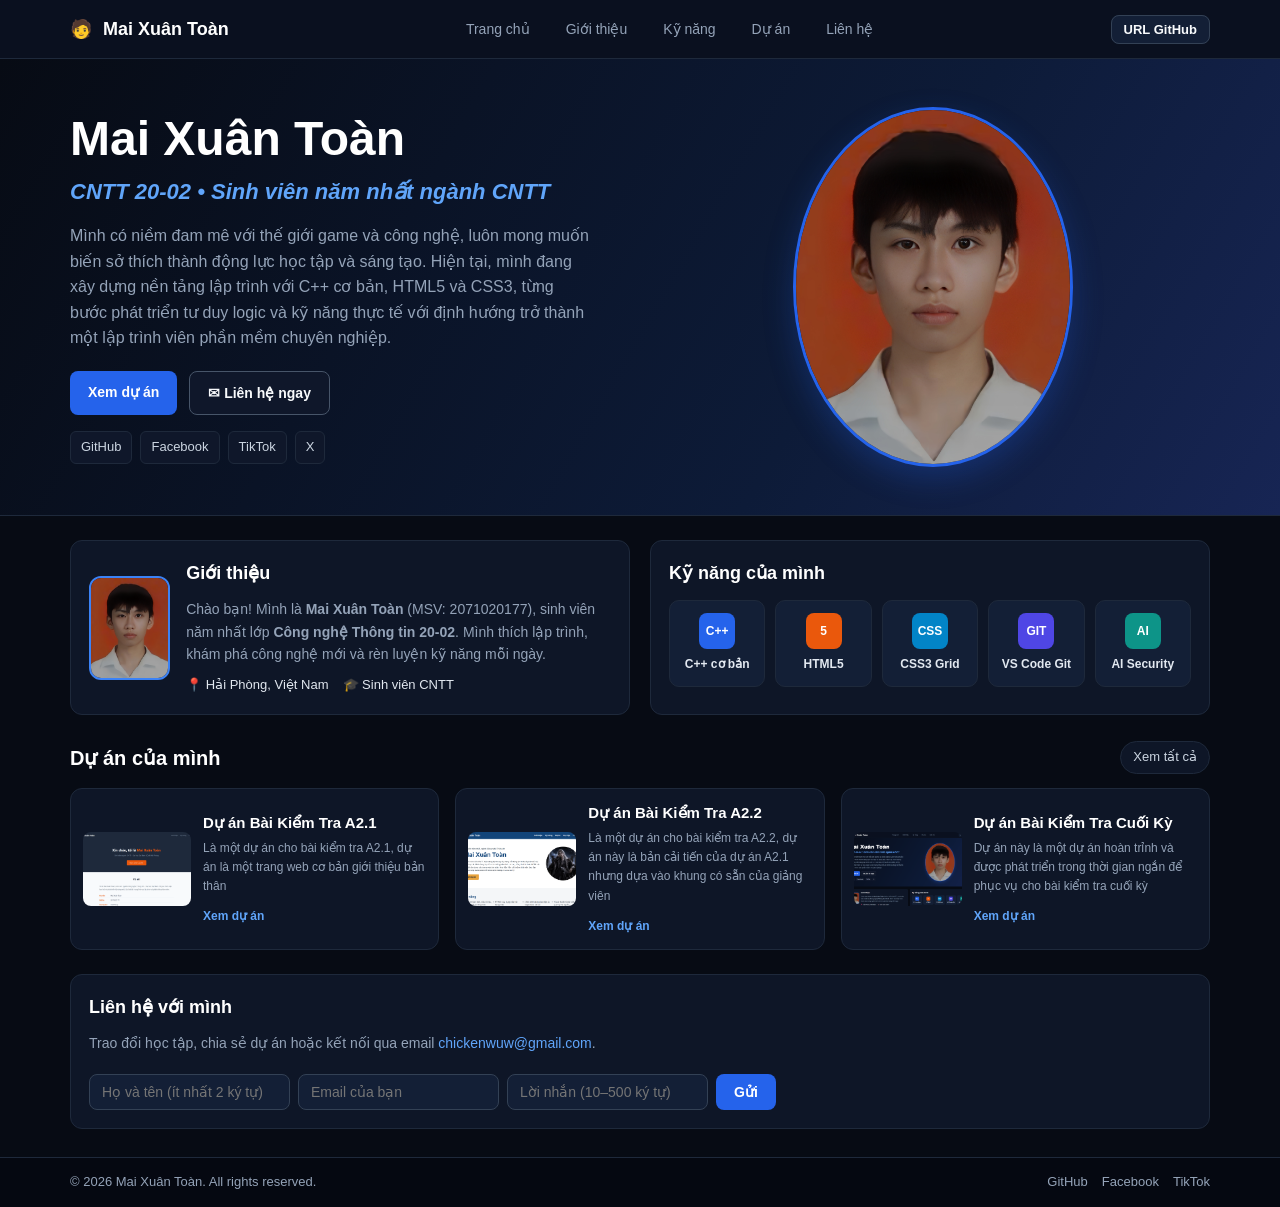
==== commit e88bb15d: "update4" ====
--- a/index.html
+++ b/index.html
@@ -5,7 +5,7 @@
   <meta charset="UTF-8" />
   <meta name="viewport" content="width=device-width, initial-scale=1.0" />
   <title>Portfolio Mai Xuân Toàn</title>
-  <link rel="stylesheet" href="css/style.cs" />
+  <link rel="stylesheet" href="css/style.css" />
 </head>
 <body>
   <header class="thanhdieuhuong">
--- a/css/style.css
+++ b/css/style.css
@@ -0,0 +1,486 @@
+﻿* {
+  box-sizing: border-box;
+  margin: 0;
+  padding: 0;
+}
+
+html {
+  scroll-behavior: smooth;
+}
+
+body {
+  font-family: "Plus Jakarta Sans", Arial, sans-serif;
+  background-color: #070b14;
+  color: #f8fafc;
+  line-height: 1.6;
+}
+
+a {
+  color: inherit;
+  text-decoration: none;
+}
+
+img {
+  display: block;
+  max-width: 100%;
+}
+
+.khungchua {
+  width: 92%;
+  max-width: 1140px;
+  margin: 0 auto;
+}
+
+.thanhdieuhuong {
+  background-color: #0a101f;
+  border-bottom: 1px solid #1e293b;
+  padding: 12px 0;
+  position: sticky;
+  top: 0;
+  z-index: 100;
+}
+
+.thanhdieuhuongbentrong {
+  display: flex;
+  justify-content: space-between;
+  align-items: center;
+  gap: 16px;
+}
+
+.thuonghieu {
+  font-size: 18px;
+  font-weight: 800;
+  color: #ffffff;
+}
+
+.thuonghieudau {
+  color: #3b82f6;
+  margin-right: 6px;
+}
+
+.dieuhuong {
+  display: flex;
+  gap: 16px;
+  flex-wrap: wrap;
+}
+
+.dieuhuonglienket {
+  font-size: 14px;
+  color: #94a3b8;
+  padding: 6px 10px;
+  border-radius: 6px;
+  transition: background-color 0.2s ease, color 0.2s ease;
+}
+
+.dieuhuonglienket:hover {
+  color: #ffffff;
+  background-color: #172554;
+}
+
+.nutbieutuong {
+  font-size: 13px;
+  font-weight: 600;
+  background-color: #131f36;
+  border: 1px solid #334155;
+  padding: 6px 12px;
+  border-radius: 8px;
+}
+
+.nutbieutuong:hover {
+  border-color: #3b82f6;
+}
+
+.gioithieu {
+  background: linear-gradient(120deg, #070b14 0%, #0d1b38 65%, #172554 100%);
+  padding: 48px 0;
+  border-bottom: 1px solid #1e293b;
+}
+
+.gioithieubentrong {
+  display: flex;
+  align-items: center;
+  justify-content: space-between;
+  gap: 32px;
+}
+
+.gioithieunoidung {
+  flex: 1;
+}
+
+.gioithieutieude {
+  font-size: 48px;
+  font-weight: 800;
+  line-height: 1.15;
+  color: #ffffff;
+  margin-bottom: 8px;
+}
+
+.gioithieutieudephu {
+  font-size: 22px;
+  font-weight: 700;
+  font-style: italic;
+  color: #60a5fa;
+  margin-bottom: 14px;
+}
+
+.gioithieumota {
+  color: #94a3b8;
+  max-width: 520px;
+  margin-bottom: 20px;
+}
+
+.gioithieukeugoihanhdong {
+  display: flex;
+  gap: 12px;
+  flex-wrap: wrap;
+  margin-bottom: 16px;
+}
+
+.nut {
+  display: inline-block;
+  padding: 10px 18px;
+  border-radius: 8px;
+  font-size: 14px;
+  font-weight: 700;
+  border: none;
+  cursor: pointer;
+}
+
+.nutchinh {
+  background-color: #2563eb;
+  color: #ffffff;
+}
+
+.nutchinh:hover {
+  background-color: #1d4ed8;
+}
+
+.nutphu {
+  background-color: #0f172a;
+  color: #f8fafc;
+  border: 1px solid #475569;
+}
+
+.nutphu:hover {
+  border-color: #60a5fa;
+}
+
+.hangmangxahoi {
+  display: flex;
+  gap: 8px;
+  flex-wrap: wrap;
+}
+
+.themxh {
+  font-size: 13px;
+  color: #cbd5e1;
+  background-color: #0f172a;
+  border: 1px solid #1e293b;
+  padding: 5px 10px;
+  border-radius: 6px;
+}
+
+.themxh:hover {
+  border-color: #3b82f6;
+}
+
+
+.gioithieuhinhanh {
+  flex: 1;
+  display: flex;
+  justify-content: center;
+}
+
+.gioithieukhungthe {
+  width: 280px;
+  height: 360px;
+  border-radius: 50%;
+  overflow: hidden;
+  border: 3px solid #2563eb;
+  background-color: #0e1627;
+  box-shadow: 0 12px 30px rgba(37, 99, 235, 0.25);
+}
+
+.gioithieuanhbanner {
+  width: 100%;
+  height: 100%;
+  object-fit: cover;
+  object-position: center 20%;
+}
+
+
+.vungbangdieukhien {
+  padding: 24px 0 12px;
+}
+
+.luoibangdieukhien {
+  display: flex;
+  gap: 20px;
+}
+
+.bang {
+  flex: 1;
+  background-color: #0e1627;
+  border: 1px solid #1e293b;
+  border-radius: 12px;
+  padding: 18px;
+}
+
+.tieudebang {
+  font-size: 18px;
+  font-weight: 700;
+  color: #ffffff;
+  margin-bottom: 10px;
+}
+
+.tieudebanglon {
+  font-size: 20px;
+  margin-bottom: 0;
+}
+
+.gioithieubangbocuc {
+  display: flex;
+  align-items: center;
+  gap: 16px;
+}
+
+.anhdaidiengioithieu {
+  width: 104px;
+  height: 104px;
+  border-radius: 12px;
+  object-fit: cover;
+  border: 2px solid #3b82f6;
+}
+
+.gioithieubangnoidung p {
+  font-size: 14px;
+  color: #94a3b8;
+  margin-bottom: 10px;
+}
+
+.thethongtin {
+  display: flex;
+  gap: 14px;
+  font-size: 13px;
+  color: #e2e8f0;
+}
+
+.luoikynang {
+  display: grid;
+  grid-template-columns: repeat(5, 1fr);
+  gap: 10px;
+  margin-top: 12px;
+}
+
+.okynang {
+  background-color: #131f36;
+  border: 1px solid #1e293b;
+  border-radius: 10px;
+  padding: 12px 6px;
+  text-align: center;
+}
+
+.okynang:hover {
+  border-color: #3b82f6;
+}
+
+.huyhieukynang {
+  display: inline-flex;
+  align-items: center;
+  justify-content: center;
+  width: 36px;
+  height: 36px;
+  border-radius: 8px;
+  font-size: 12px;
+  font-weight: 800;
+  color: #ffffff;
+  margin-bottom: 6px;
+}
+
+.huyhieucpp { background-color: #2563eb; }
+.huyhieuhtml { background-color: #ea580c; }
+.huyhieucss { background-color: #0284c7; }
+.huyhieugit { background-color: #4f46e5; }
+.huyhieunhom { background-color: #0d9488; }
+
+.tenkynang {
+  display: block;
+  font-size: 12px;
+  font-weight: 600;
+  color: #e2e8f0;
+}
+
+
+.vungduan {
+  padding: 14px 0 20px;
+}
+
+.daukhuvuc {
+  display: flex;
+  justify-content: space-between;
+  align-items: center;
+  margin-bottom: 14px;
+}
+
+.lienketxemtatca {
+  font-size: 13px;
+  color: #cbd5e1;
+  background-color: #0e1627;
+  border: 1px solid #1e293b;
+  padding: 5px 12px;
+  border-radius: 999px;
+}
+
+.lienketxemtatca:hover {
+  border-color: #3b82f6;
+}
+
+.hangduan {
+  display: grid;
+  grid-template-columns: repeat(3, 1fr);
+  gap: 16px;
+}
+
+.theduan {
+  display: flex;
+  align-items: center;
+  gap: 12px;
+  background-color: #0e1627;
+  border: 1px solid #1e293b;
+  border-radius: 12px;
+  padding: 12px;
+}
+
+.theduan:hover {
+  border-color: #3b82f6;
+}
+
+.theduananhnho {
+  width: 108px;
+  height: 74px;
+  border-radius: 8px;
+  object-fit: cover;
+  background-color: #131f36;
+}
+
+.theduanthongtin h3 {
+  font-size: 15px;
+  color: #ffffff;
+  margin-bottom: 4px;
+}
+
+.theduanthongtin p {
+  font-size: 12px;
+  color: #94a3b8;
+  margin-bottom: 6px;
+}
+
+.lienketduan {
+  font-size: 12px;
+  font-weight: 600;
+  color: #60a5fa;
+}
+
+.lienketduan:hover {
+  text-decoration: underline;
+}
+
+
+.vunglienhe {
+  padding: 4px 0 28px;
+}
+
+.hoplienhe {
+  display: flex;
+  justify-content: space-between;
+  align-items: center;
+  gap: 20px;
+  flex-wrap: wrap;
+  background-color: #0e1627;
+  border: 1px solid #1e293b;
+  border-radius: 12px;
+  padding: 18px;
+}
+
+.hoplienhechu p {
+  font-size: 14px;
+  color: #94a3b8;
+}
+
+.hoplienhechu a {
+  color: #60a5fa;
+}
+
+.bieumaunho {
+  display: flex;
+  gap: 8px;
+  flex-wrap: wrap;
+}
+
+.bieumaunho input {
+  background-color: #131f36;
+  border: 1px solid #334155;
+  border-radius: 8px;
+  padding: 9px 12px;
+  font-size: 14px;
+  color: #ffffff;
+}
+
+.bieumaunho input:focus {
+  outline: none;
+  border-color: #3b82f6;
+}
+
+
+.chantrang {
+  background-color: #050811;
+  border-top: 1px solid #1e293b;
+  padding: 14px 0;
+  font-size: 13px;
+  color: #94a3b8;
+}
+
+.chantrangbentrong {
+  display: flex;
+  justify-content: space-between;
+  align-items: center;
+  gap: 12px;
+  flex-wrap: wrap;
+}
+
+.chantranglienket {
+  display: flex;
+  gap: 14px;
+}
+
+.chantranglienket a:hover {
+  color: #ffffff;
+}
+
+@media (max-width: 900px) {
+  .gioithieubentrong,
+  .luoibangdieukhien {
+    flex-direction: column;
+  }
+
+  .hangduan,
+  .luoikynang {
+    grid-template-columns: 1fr;
+  }
+}
+
+@media (max-width: 560px) {
+  .gioithieutieude {
+    font-size: 34px;
+  }
+
+  .gioithieubangbocuc,
+  .theduan {
+    flex-direction: column;
+    align-items: flex-start;
+  }
+
+  .dieuhuong {
+    display: none;
+  }
+}
